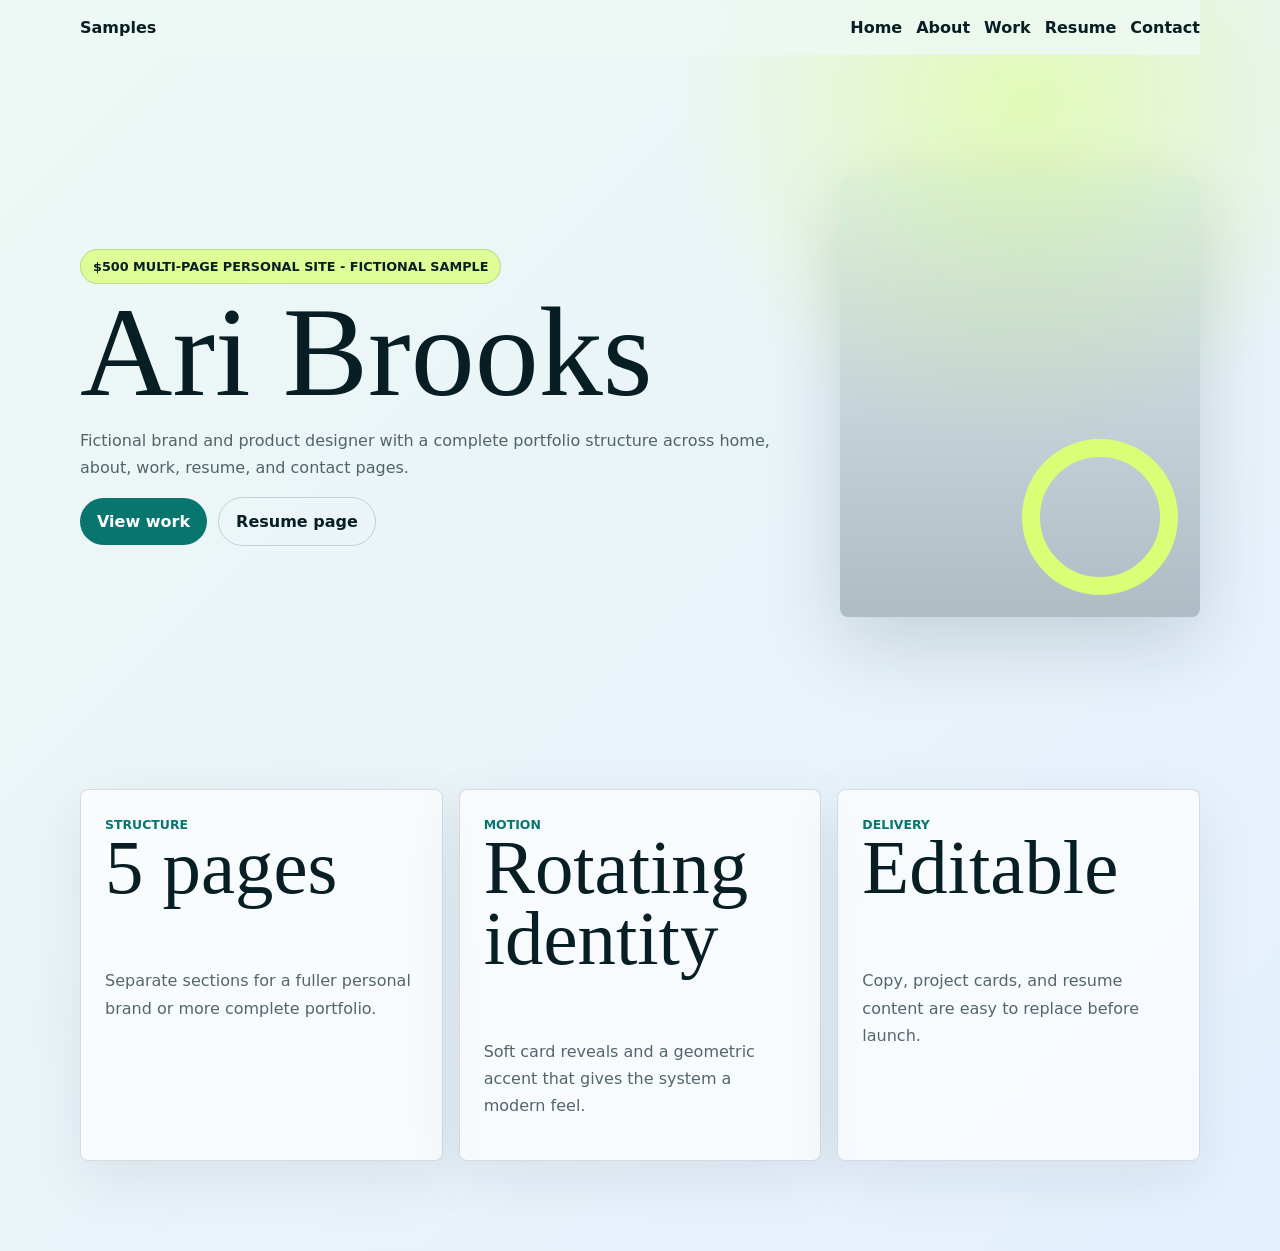
==== index.html @ 24a40385 "Publish fictional website sample" ====
<!doctype html>
<html lang="en">
  <head>
    <meta charset="utf-8" />
    <meta name="viewport" content="width=device-width, initial-scale=1" />
    <title>Ari Brooks | Multi-Page Portfolio</title>
    <link rel="stylesheet" href="styles.css" />
  </head>
  <body>
    <header class="nav shell">
      <a href="../index.html">Samples</a>
      <nav aria-label="Multi-page portfolio navigation">
        <a href="index.html">Home</a>
        <a href="about.html">About</a>
        <a href="work.html">Work</a>
        <a href="resume.html">Resume</a>
        <a href="contact.html">Contact</a>
      </nav>
    </header>
    <main class="shell">
      <section class="hero">
        <div class="reveal">
          <span class="badge">$500 multi-page personal site - fictional sample</span>
          <h1>Ari Brooks</h1>
          <p>Fictional brand and product designer with a complete portfolio structure across home, about, work, resume, and contact pages.</p>
          <div class="cta-row">
            <a class="button" href="work.html">View work</a>
            <a class="button secondary" href="resume.html">Resume page</a>
          </div>
        </div>
        <div class="hero-card reveal" aria-hidden="true"></div>
      </section>
      <section class="panel-grid">
        <article class="panel reveal">
          <span>Structure</span>
          <h2>5 pages</h2>
          <p>Separate sections for a fuller personal brand or more complete portfolio.</p>
        </article>
        <article class="panel reveal">
          <span>Motion</span>
          <h2>Rotating identity</h2>
          <p>Soft card reveals and a geometric accent that gives the system a modern feel.</p>
        </article>
        <article class="panel reveal">
          <span>Delivery</span>
          <h2>Editable</h2>
          <p>Copy, project cards, and resume content are easy to replace before launch.</p>
        </article>
      </section>
    </main>
    <script src="script.js"></script>
  </body>
</html>
---- styles.css ----
:root {
  --ink: #071f24;
  --paper: #eef8f4;
  --mint: #b6f4d8;
  --teal: #08756f;
  --lime: #d9ff76;
  --blue: #5f9df2;
  font-family: Inter, ui-sans-serif, system-ui, -apple-system, BlinkMacSystemFont, "Segoe UI", sans-serif;
}

* {
  box-sizing: border-box;
}

html {
  scroll-behavior: smooth;
}

body {
  margin: 0;
  color: var(--ink);
  background:
    radial-gradient(circle at 80% 8%, rgba(217, 255, 118, 0.5), transparent 22rem),
    linear-gradient(135deg, #eef8f4, #e5f0ff);
  overflow-x: hidden;
}

a {
  color: inherit;
  text-decoration: none;
}

.shell {
  width: min(1120px, calc(100% - 44px));
  margin: 0 auto;
}

.nav {
  position: sticky;
  top: 0;
  z-index: 20;
  display: flex;
  justify-content: space-between;
  gap: 18px;
  padding: 18px 0;
  background: rgba(238, 248, 244, 0.82);
  backdrop-filter: blur(16px);
}

.nav a {
  font-weight: 900;
}

.nav nav {
  display: flex;
  flex-wrap: wrap;
  gap: 14px;
}

.hero {
  display: grid;
  min-height: 76svh;
  grid-template-columns: 1fr 360px;
  gap: 40px;
  align-items: center;
  padding: 70px 0;
}

.badge {
  display: inline-flex;
  margin-bottom: 16px;
  padding: 9px 12px;
  border: 1px solid rgba(7, 31, 36, 0.15);
  border-radius: 999px;
  background: rgba(217, 255, 118, 0.74);
  font-size: 0.8rem;
  font-weight: 900;
  text-transform: uppercase;
}

h1,
h2,
h3,
p {
  margin-top: 0;
}

h1 {
  margin-bottom: 22px;
  font-family: Georgia, "Times New Roman", serif;
  font-size: clamp(4rem, 10vw, 9rem);
  font-weight: 500;
  line-height: 0.82;
}

h2 {
  font-family: Georgia, "Times New Roman", serif;
  font-size: clamp(2.4rem, 6vw, 6rem);
  font-weight: 500;
  line-height: 0.92;
}

p {
  color: rgba(7, 31, 36, 0.68);
  line-height: 1.7;
}

.hero-card {
  position: relative;
  min-height: 440px;
  overflow: hidden;
  border-radius: 8px;
  background:
    linear-gradient(rgba(8, 117, 111, 0.05), rgba(7, 31, 36, 0.26)),
    url("https://images.unsplash.com/photo-1497215842964-222b430dc094?auto=format&fit=crop&w=900&q=82")
      center / cover;
  box-shadow: 0 26px 80px rgba(7, 31, 36, 0.16);
}

.hero-card::after {
  position: absolute;
  right: 22px;
  bottom: 22px;
  width: 120px;
  height: 120px;
  border: 18px solid var(--lime);
  border-radius: 50%;
  content: "";
  animation: orbit 9s linear infinite;
}

.cta-row {
  display: flex;
  flex-wrap: wrap;
  gap: 12px;
}

.button {
  display: inline-flex;
  padding: 14px 17px;
  border-radius: 999px;
  color: #fff;
  background: var(--teal);
  font-weight: 900;
}

.button.secondary {
  color: var(--ink);
  background: transparent;
  outline: 1px solid rgba(7, 31, 36, 0.18);
}

.panel-grid {
  display: grid;
  grid-template-columns: repeat(3, minmax(0, 1fr));
  gap: 16px;
  padding: 50px 0 90px;
}

.panel,
.resume-block,
.contact-card,
.case-card {
  border: 1px solid rgba(7, 31, 36, 0.14);
  border-radius: 8px;
  background: rgba(255, 255, 255, 0.66);
  box-shadow: 0 18px 60px rgba(7, 31, 36, 0.08);
}

.panel {
  min-height: 250px;
  padding: 24px;
}

.panel span,
.case-card span {
  color: var(--teal);
  font-size: 0.78rem;
  font-weight: 900;
  text-transform: uppercase;
}

.page-section {
  padding: 54px 0 90px;
}

.case-list {
  display: grid;
  gap: 16px;
}

.case-card {
  display: grid;
  grid-template-columns: 280px 1fr;
  overflow: hidden;
}

.case-card img {
  width: 100%;
  height: 100%;
  min-height: 250px;
  object-fit: cover;
}

.case-card div {
  padding: 28px;
}

.resume-block {
  display: grid;
  grid-template-columns: 0.55fr 1fr;
  gap: 22px;
  padding: 28px;
}

.contact-card {
  padding: 32px;
}

.reveal {
  opacity: 0;
  transform: translateY(30px) rotate(-1.5deg);
  transition: opacity 720ms ease, transform 720ms cubic-bezier(0.2, 0.78, 0.18, 1);
}

.reveal.visible {
  opacity: 1;
  transform: translateY(0) rotate(0);
}

@keyframes orbit {
  to {
    transform: rotate(360deg);
  }
}

@media (max-width: 820px) {
  .nav {
    display: grid;
    grid-template-columns: 1fr;
    justify-content: start;
  }

  .nav nav {
    justify-content: start;
  }

  .hero,
  .panel-grid,
  .case-card,
  .resume-block {
    grid-template-columns: 1fr;
  }

  .hero p,
  .page-section > p {
    width: min(320px, 100%);
  }

  .hero-card {
    min-height: 340px;
  }
}

@media (prefers-reduced-motion: reduce) {
  *,
  *::before,
  *::after {
    scroll-behavior: auto !important;
    animation-duration: 1ms !important;
    transition-duration: 1ms !important;
  }

  .reveal {
    opacity: 1;
    transform: none;
  }
}
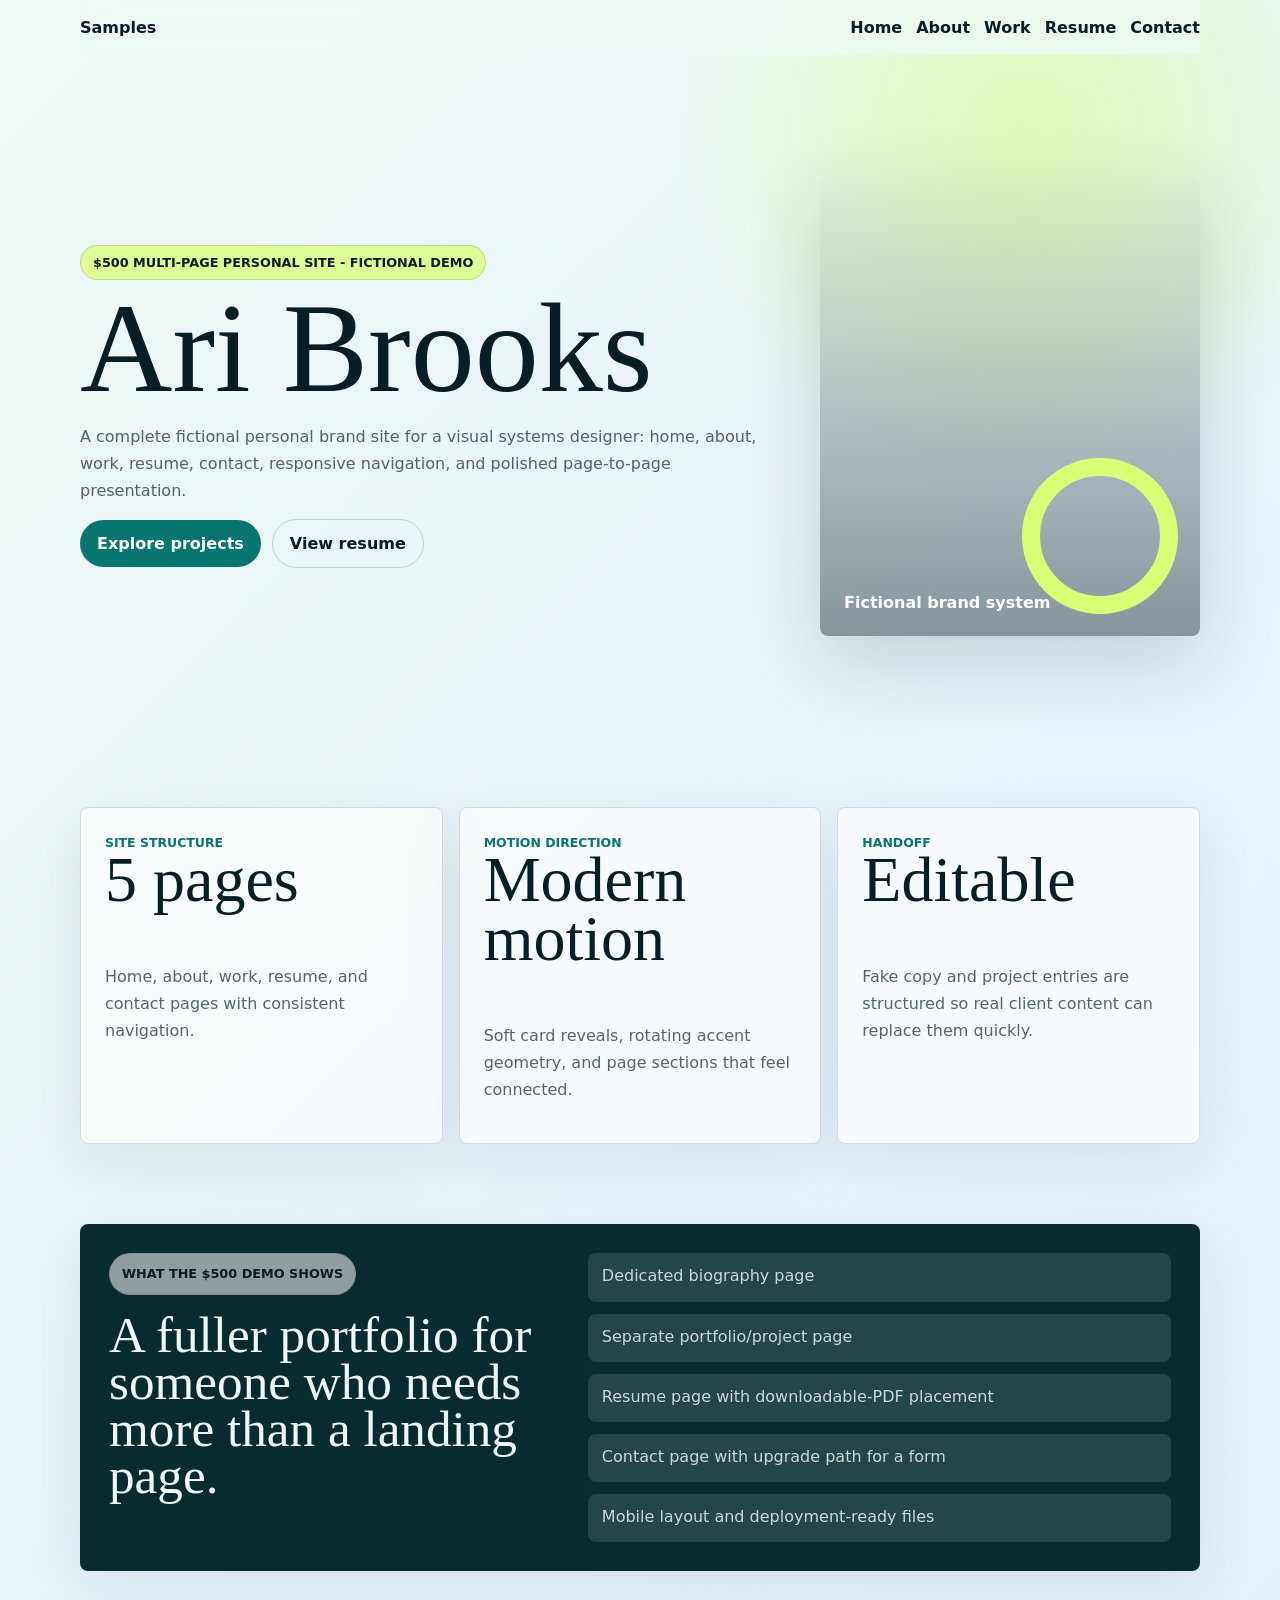
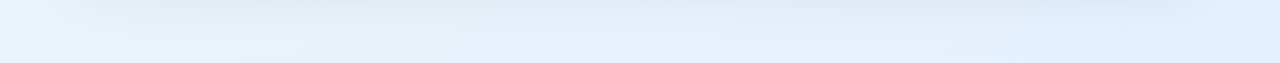
==== commit 2e717433: "Expand into full fictional demo website" ====
--- a/index.html
+++ b/index.html
@@ -3,7 +3,11 @@
   <head>
     <meta charset="utf-8" />
     <meta name="viewport" content="width=device-width, initial-scale=1" />
-    <title>Ari Brooks | Multi-Page Portfolio</title>
+    <title>Ari Brooks | Fictional Multi-Page Portfolio Demo</title>
+    <meta
+      name="description"
+      content="Full fictional 3 to 5 page personal portfolio demo showing the $500 package scope."
+    />
     <link rel="stylesheet" href="styles.css" />
   </head>
   <body>
@@ -20,32 +24,53 @@
     <main class="shell">
       <section class="hero">
         <div class="reveal">
-          <span class="badge">$500 multi-page personal site - fictional sample</span>
+          <span class="badge">$500 multi-page personal site - fictional demo</span>
           <h1>Ari Brooks</h1>
-          <p>Fictional brand and product designer with a complete portfolio structure across home, about, work, resume, and contact pages.</p>
+          <p>
+            A complete fictional personal brand site for a visual systems designer:
+            home, about, work, resume, contact, responsive navigation, and polished
+            page-to-page presentation.
+          </p>
           <div class="cta-row">
-            <a class="button" href="work.html">View work</a>
-            <a class="button secondary" href="resume.html">Resume page</a>
+            <a class="button" href="work.html">Explore projects</a>
+            <a class="button secondary" href="resume.html">View resume</a>
           </div>
         </div>
-        <div class="hero-card reveal" aria-hidden="true"></div>
+        <div class="hero-card reveal" aria-hidden="true">
+          <span>Fictional brand system</span>
+        </div>
       </section>
+
       <section class="panel-grid">
         <article class="panel reveal">
-          <span>Structure</span>
+          <span>Site structure</span>
           <h2>5 pages</h2>
-          <p>Separate sections for a fuller personal brand or more complete portfolio.</p>
+          <p>Home, about, work, resume, and contact pages with consistent navigation.</p>
         </article>
         <article class="panel reveal">
-          <span>Motion</span>
-          <h2>Rotating identity</h2>
-          <p>Soft card reveals and a geometric accent that gives the system a modern feel.</p>
+          <span>Motion direction</span>
+          <h2>Modern motion</h2>
+          <p>Soft card reveals, rotating accent geometry, and page sections that feel connected.</p>
         </article>
         <article class="panel reveal">
-          <span>Delivery</span>
+          <span>Handoff</span>
           <h2>Editable</h2>
-          <p>Copy, project cards, and resume content are easy to replace before launch.</p>
+          <p>Fake copy and project entries are structured so real client content can replace them quickly.</p>
         </article>
+      </section>
+
+      <section class="feature-band reveal">
+        <div>
+          <p class="badge plain">What the $500 demo shows</p>
+          <h2>A fuller portfolio for someone who needs more than a landing page.</h2>
+        </div>
+        <ul>
+          <li>Dedicated biography page</li>
+          <li>Separate portfolio/project page</li>
+          <li>Resume page with downloadable-PDF placement</li>
+          <li>Contact page with upgrade path for a form</li>
+          <li>Mobile layout and deployment-ready files</li>
+        </ul>
       </section>
     </main>
     <script src="script.js"></script>
--- a/styles.css
+++ b/styles.css
@@ -5,6 +5,7 @@
   --teal: #08756f;
   --lime: #d9ff76;
   --blue: #5f9df2;
+  --line: rgba(7, 31, 36, 0.14);
   font-family: Inter, ui-sans-serif, system-ui, -apple-system, BlinkMacSystemFont, "Segoe UI", sans-serif;
 }
 
@@ -18,11 +19,11 @@
 
 body {
   margin: 0;
+  overflow-x: hidden;
   color: var(--ink);
   background:
     radial-gradient(circle at 80% 8%, rgba(217, 255, 118, 0.5), transparent 22rem),
     linear-gradient(135deg, #eef8f4, #e5f0ff);
-  overflow-x: hidden;
 }
 
 a {
@@ -43,7 +44,7 @@
   justify-content: space-between;
   gap: 18px;
   padding: 18px 0;
-  background: rgba(238, 248, 244, 0.82);
+  background: rgba(238, 248, 244, 0.84);
   backdrop-filter: blur(16px);
 }
 
@@ -59,8 +60,8 @@
 
 .hero {
   display: grid;
-  min-height: 76svh;
-  grid-template-columns: 1fr 360px;
+  min-height: 78svh;
+  grid-template-columns: 1fr 380px;
   gap: 40px;
   align-items: center;
   padding: 70px 0;
@@ -78,6 +79,10 @@
   text-transform: uppercase;
 }
 
+.badge.plain {
+  background: rgba(255, 255, 255, 0.55);
+}
+
 h1,
 h2,
 h3,
@@ -85,18 +90,20 @@
   margin-top: 0;
 }
 
+h1,
+h2 {
+  font-family: Georgia, "Times New Roman", serif;
+  font-weight: 500;
+}
+
 h1 {
   margin-bottom: 22px;
-  font-family: Georgia, "Times New Roman", serif;
   font-size: clamp(4rem, 10vw, 9rem);
-  font-weight: 500;
   line-height: 0.82;
 }
 
 h2 {
-  font-family: Georgia, "Times New Roman", serif;
-  font-size: clamp(2.4rem, 6vw, 6rem);
-  font-weight: 500;
+  font-size: clamp(2.3rem, 5vw, 5.2rem);
   line-height: 0.92;
 }
 
@@ -105,13 +112,22 @@
   line-height: 1.7;
 }
 
+.lead {
+  width: min(720px, 100%);
+  font-size: 1.1rem;
+}
+
 .hero-card {
   position: relative;
-  min-height: 440px;
+  display: flex;
+  min-height: 460px;
+  align-items: end;
+  padding: 24px;
   overflow: hidden;
   border-radius: 8px;
+  color: #fff;
   background:
-    linear-gradient(rgba(8, 117, 111, 0.05), rgba(7, 31, 36, 0.26)),
+    linear-gradient(rgba(8, 117, 111, 0.05), rgba(7, 31, 36, 0.44)),
     url("https://images.unsplash.com/photo-1497215842964-222b430dc094?auto=format&fit=crop&w=900&q=82")
       center / cover;
   box-shadow: 0 26px 80px rgba(7, 31, 36, 0.16);
@@ -129,6 +145,12 @@
   animation: orbit 9s linear infinite;
 }
 
+.hero-card span {
+  position: relative;
+  z-index: 1;
+  font-weight: 900;
+}
+
 .cta-row {
   display: flex;
   flex-wrap: wrap;
@@ -154,14 +176,16 @@
   display: grid;
   grid-template-columns: repeat(3, minmax(0, 1fr));
   gap: 16px;
-  padding: 50px 0 90px;
+  padding: 50px 0 80px;
 }
 
 .panel,
 .resume-block,
 .contact-card,
-.case-card {
-  border: 1px solid rgba(7, 31, 36, 0.14);
+.case-card,
+.story-card,
+.feature-band {
+  border: 1px solid var(--line);
   border-radius: 8px;
   background: rgba(255, 255, 255, 0.66);
   box-shadow: 0 18px 60px rgba(7, 31, 36, 0.08);
@@ -172,8 +196,13 @@
   padding: 24px;
 }
 
+.panel-grid.compact {
+  padding-top: 22px;
+}
+
 .panel span,
-.case-card span {
+.case-card span,
+.story-card span {
   color: var(--teal);
   font-size: 0.78rem;
   font-weight: 900;
@@ -184,26 +213,97 @@
   padding: 54px 0 90px;
 }
 
+.feature-band {
+  display: grid;
+  grid-template-columns: minmax(0, 0.78fr) minmax(300px, 1fr);
+  gap: 24px;
+  margin-bottom: 92px;
+  padding: 28px;
+  background: #082b2f;
+  color: #eef8f4;
+}
+
+.feature-band .badge {
+  color: var(--ink);
+}
+
+.feature-band h2 {
+  font-size: clamp(2rem, 4vw, 4.2rem);
+}
+
+.feature-band ul,
+.skill-list {
+  display: grid;
+  gap: 12px;
+  padding: 0;
+  margin: 0;
+  list-style: none;
+}
+
+.feature-band li,
+.skill-list li {
+  padding: 13px 14px;
+  border-radius: 8px;
+  background: rgba(255, 255, 255, 0.12);
+  color: rgba(238, 248, 244, 0.82);
+}
+
+.story-grid {
+  display: grid;
+  grid-template-columns: 1fr 0.76fr;
+  gap: 18px;
+  padding: 40px 0 0;
+}
+
+.story-card {
+  min-height: 380px;
+  padding: 28px;
+}
+
+.story-card.image-card {
+  background:
+    linear-gradient(rgba(7, 31, 36, 0.05), rgba(7, 31, 36, 0.22)),
+    url("https://images.unsplash.com/photo-1497366754035-f200968a6e72?auto=format&fit=crop&w=900&q=82")
+      center / cover;
+}
+
 .case-list {
   display: grid;
   gap: 16px;
+  padding-top: 32px;
 }
 
 .case-card {
   display: grid;
-  grid-template-columns: 280px 1fr;
+  grid-template-columns: 300px 1fr;
   overflow: hidden;
 }
 
 .case-card img {
   width: 100%;
   height: 100%;
-  min-height: 250px;
+  min-height: 290px;
   object-fit: cover;
 }
 
 .case-card div {
   padding: 28px;
+}
+
+dl {
+  display: grid;
+  grid-template-columns: 120px 1fr;
+  gap: 8px 14px;
+  margin: 22px 0 0;
+}
+
+dt {
+  font-weight: 900;
+}
+
+dd {
+  margin: 0;
+  color: rgba(7, 31, 36, 0.68);
 }
 
 .resume-block {
@@ -213,8 +313,41 @@
   padding: 28px;
 }
 
+.resume-block h2 {
+  font-size: clamp(2rem, 4vw, 3.8rem);
+}
+
+.skill-list {
+  grid-template-columns: repeat(2, minmax(0, 1fr));
+  margin-bottom: 18px;
+}
+
+.skill-list li {
+  color: var(--ink);
+  background: rgba(217, 255, 118, 0.45);
+}
+
 .contact-card {
+  display: grid;
+  grid-template-columns: 1fr 320px;
+  gap: 24px;
   padding: 32px;
+}
+
+.contact-card h2 {
+  font-size: clamp(2.2rem, 5vw, 4.8rem);
+}
+
+.contact-details {
+  display: grid;
+  gap: 12px;
+}
+
+.contact-details p {
+  margin: 0;
+  padding: 14px;
+  border-radius: 8px;
+  background: rgba(217, 255, 118, 0.34);
 }
 
 .reveal {
@@ -234,7 +367,7 @@
   }
 }
 
-@media (max-width: 820px) {
+@media (max-width: 860px) {
   .nav {
     display: grid;
     grid-template-columns: 1fr;
@@ -248,17 +381,27 @@
   .hero,
   .panel-grid,
   .case-card,
-  .resume-block {
+  .resume-block,
+  .feature-band,
+  .story-grid,
+  .contact-card {
     grid-template-columns: 1fr;
   }
 
   .hero p,
   .page-section > p {
-    width: min(320px, 100%);
+    width: min(330px, 100%);
   }
 
   .hero-card {
     min-height: 340px;
+  }
+}
+
+@media (max-width: 560px) {
+  .skill-list,
+  dl {
+    grid-template-columns: 1fr;
   }
 }
 
